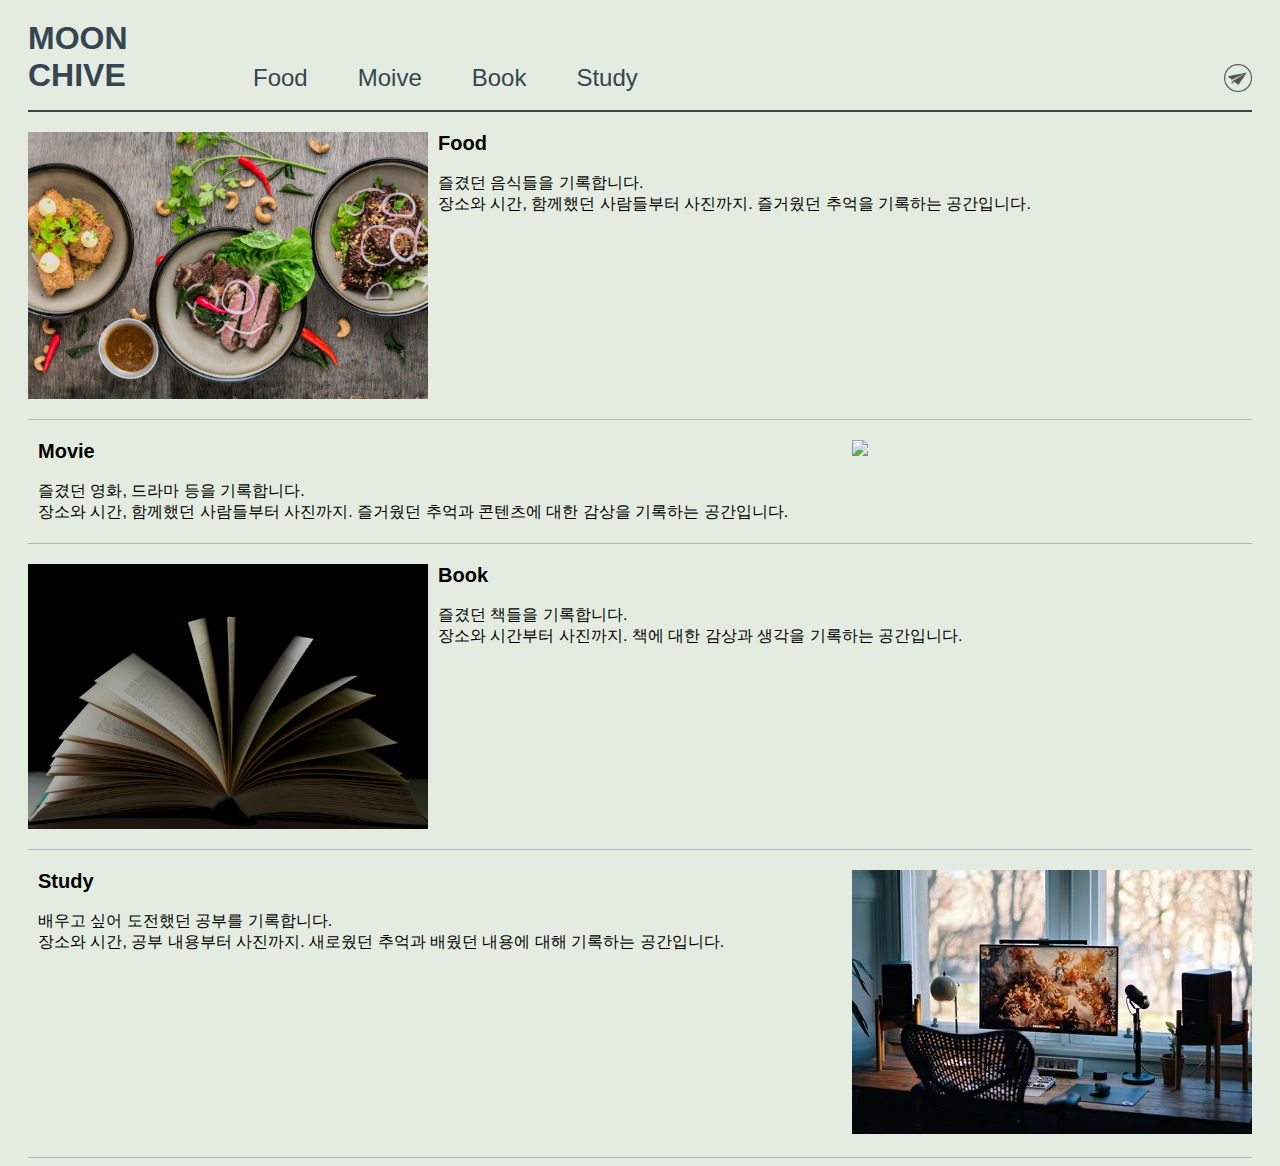
==== index.html @ 6c211f2d "230326_moonchive 메인페이지 섹션생성" ====
<!DOCTYPE html>
<head>
    <meta charset="utf-8">
    <title>MOON-CHIVE</title>
    <link rel="stylesheet" href="moonchive.css">
</head>

<body>
    <div class="topBar">
        <h1 id="logo"><a href="index.html" id="logo_link">MOON<br>CHIVE</a>
        </h1>
        <nav>
            <ul class="topMenu"> 
                <li><a href="food.html" id="menu_title">Food</a></li>
                <li><a href="movie.html" id="menu_title">Moive</a></li>
                <li><a href="book.html" id="menu_title">Book</a></li>
                <li><a href="study.html" id="menu_title">Study</a></li>
                <a href="https://www.instagram.com/hyukm00n/" id="message_icon"><img src="paperair.png" width="28px" height="28px"></a>
            </ul>
         </nav>
    </div>
    <div class="main_content_food">
        <img src="food.png" width="400px">
        <span id="main_content_food">
            <span id="main_content_foodTitle">Food</span>
            <br>
            <br>즐겼던 음식들을 기록합니다.<br>장소와 시간, 함께했던 사람들부터 사진까지. 즐거웠던 추억을 기록하는 공간입니다.
        </span>
    </div>
    <div class="main_content_movie">
        <span id="main_content_movie">
            <span id="main_content_movieTitle">Movie</span>
            <br>
            <br>즐겼던 영화, 드라마 등을 기록합니다.<br>장소와 시간, 함께했던 사람들부터 사진까지. 즐거웠던 추억과 콘텐츠에 대한 감상을 기록하는 공간입니다.
        </span>
        <img src="movie.jpeg" width="400px">
    </div>
    <div class="main_content_book">
        <img src="book.jpeg" width="400px">
        <span id="main_content_book">
            <span id="main_content_bookTitle">Book</span>
            <br>
            <br>즐겼던 책들을 기록합니다.<br>장소와 시간부터 사진까지. 책에 대한 감상과 생각을 기록하는 공간입니다.
        </span>
    </div>
    <div class="main_content_study">
        <span id="main_content_study">
            <span id="main_content_studyTitle">Study</span>
            <br>
            <br>배우고 싶어 도전했던 공부를 기록합니다.<br>장소와 시간, 공부 내용부터 사진까지. 새로웠던 추억과 배웠던 내용에 대해 기록하는 공간입니다.
        </span>
        <img src="study.png" width="400px">
    </div>
</body>
---- moonchive.css ----
body{
    background-color: #E4ECE1;
    font-family: 'Segoe UI', Tahoma, Geneva, Verdana, sans-serif;
}

#logo{
    margin: 0px;
    height: 80px;
}

#logo_link{
    color: #36454F;
    text-decoration:none;
}

.topBar{
    width: auto;
    height: 90px;
    margin-top:20px;
    margin-left:20px;
    margin-right:20px;
    border-bottom: solid 2px;
    border-color: #36454F;
    display:grid;
    grid-template-columns: 160px 1fr;
}

.topMenu{
    list-style-type:none;
    display:flex;
    padding-top: 20px;
    font-size:24px;
}

#menu_title{
    color:#36454F;
    text-decoration:none;
    margin: 25px;
    margin-top:0px;
}

#message_icon{
    margin-left:auto;
}

nav{
    margin:0px;
    height: 92px;
}

.main_content_food{
    grid-template-columns: 400px 1fr;
    display: grid;
    margin: 20px;
    padding-bottom: 20px;
    border-bottom: solid 1px;
    border-color:#b4b6b8;
}
#main_content_foodTitle{
    font-weight:bold;
    font-size:20px;
    text-align: left;
    
}
#main_content_food{
    margin-left:10px;
    text-align: left;
}

.main_content_movie{
    grid-template-columns: 1fr 400px;
    display: grid;
    margin: 20px;
    margin-bottom: 0;
    padding-bottom: 20px;
    border-bottom: solid 1px;
    border-color:#b4b6b8;
}
#main_content_movieTitle{
    font-weight:bold;
    font-size:20px;
    text-align: left;
}
#main_content_movie{
    margin-left:10px;
    text-align: left;
}

.main_content_book{
    grid-template-columns: 400px 1fr;
    display: grid;
    margin: 20px;
    margin-bottom: 0;
    padding-bottom: 20px;
    border-bottom: solid 1px;
    border-color:#b4b6b8;
}
#main_content_bookTitle{
    font-weight:bold;
    font-size:20px;
    text-align: left;   
}
#main_content_book{
    margin-left:10px;
    text-align: left;
}

.main_content_study{
    grid-template-columns: 1fr 400px;
    display: grid;
    margin: 20px;
    margin-bottom: 0;
    padding-bottom: 20px;
    border-bottom: solid 1px;
    border-color:#b4b6b8;
}
#main_content_studyTitle{
    font-weight:bold;
    font-size:20px;
    text-align: left;
}
#main_content_study{
    margin-left:10px;
    text-align: left;
}
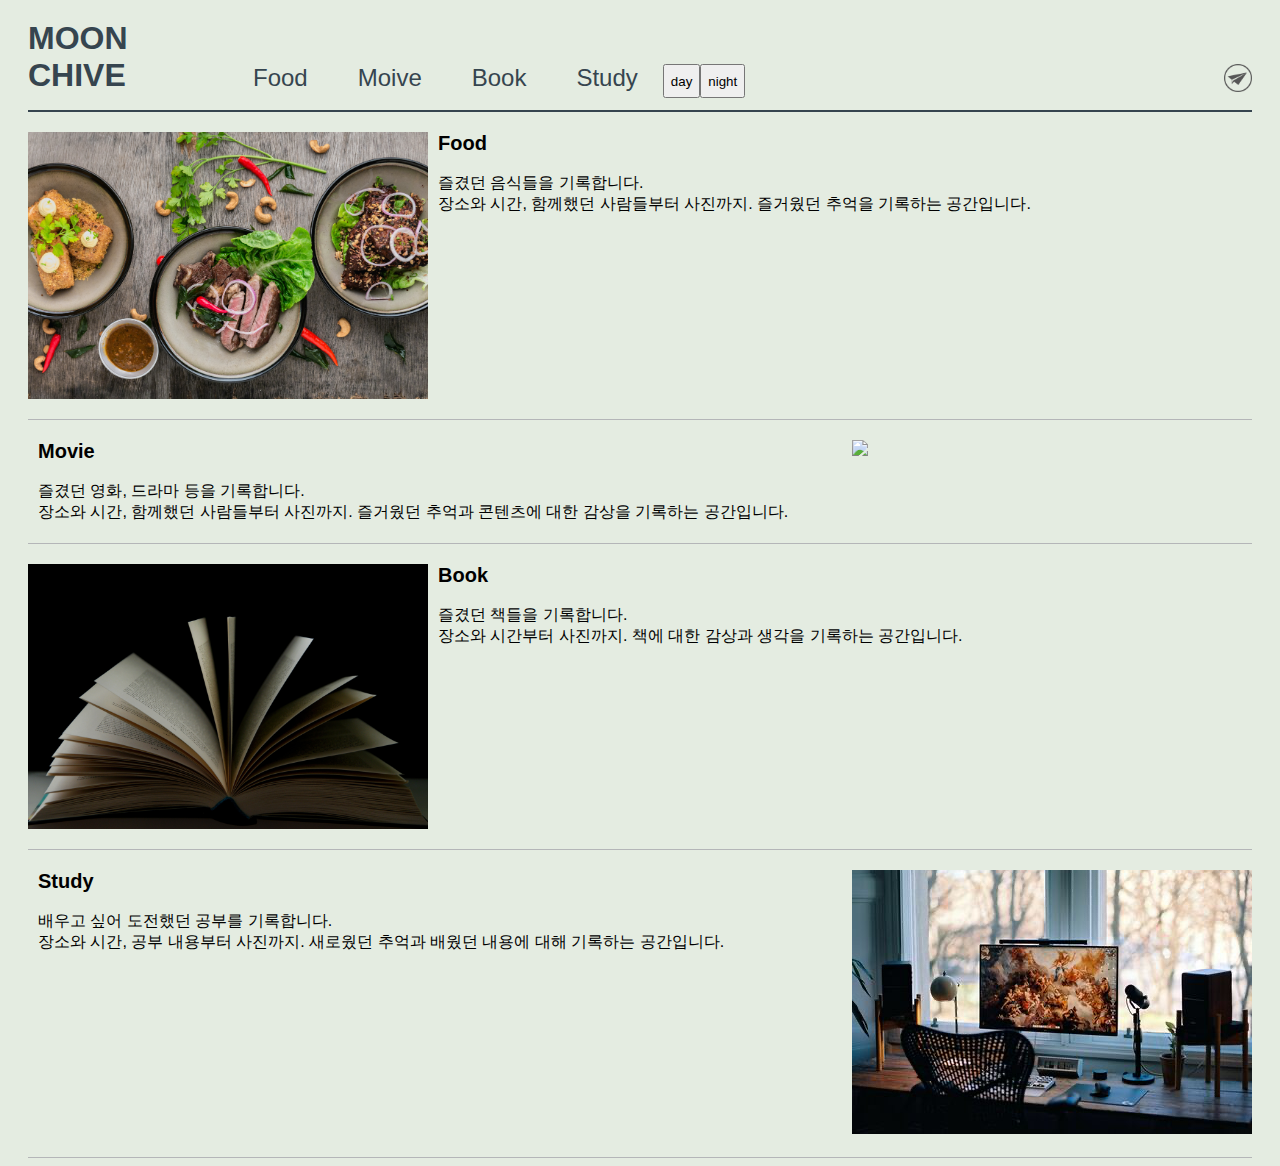
==== commit 72c3f48b: "230328_night/day 모드 / 알럿창 업데이트" ====
--- a/index.html
+++ b/index.html
@@ -11,10 +11,31 @@
         </h1>
         <nav>
             <ul class="topMenu"> 
-                <li><a href="food.html" id="menu_title">Food</a></li>
-                <li><a href="movie.html" id="menu_title">Moive</a></li>
-                <li><a href="book.html" id="menu_title">Book</a></li>
-                <li><a href="study.html" id="menu_title">Study</a></li>
+                <li onclick="alert('공사중입니다!')"><a href="#" id="menu_title1">Food</a></li>
+                <li onclick="alert('공사중입니다!')"><a href="#" id="menu_title2">Moive</a></li>
+                <li onclick="alert('공사중입니다!')"><a href="#" id="menu_title3">Book</a></li>
+                <li onclick="alert('공사중입니다!')"><a href="#" id="menu_title4">Study</a></li>
+                <input type="button" value="day" onclick="
+                document.querySelector('body').style.backgroundColor='#E4ECE1';
+                document.querySelector('body').style.color='#36454F';
+                document.querySelector('.topBar').style.borderColor='#36454F';
+                document.querySelector('#logo_link').style.color='#36454F';
+                document.querySelector('#menu_title1').style.color='#36454F';
+                document.querySelector('#menu_title2').style.color='#36454F';
+                document.querySelector('#menu_title3').style.color='#36454F';
+                document.querySelector('#menu_title4').style.color='#36454F';
+                ">
+                <input type="button" value="night" onclick="
+	            document.querySelector('body').style.backgroundColor='black';
+	            document.querySelector('body').style.color='#FFFFFF';
+                document.querySelector('.topBar').style.borderColor='#FFFFFF';
+                document.querySelector('#logo_link').style.color='#FFFFFF';
+                document.querySelector('#menu_title1').style.color='#FFFFFF';
+                document.querySelector('#menu_title2').style.color='#FFFFFF';
+                document.querySelector('#menu_title3').style.color='#FFFFFF';
+                document.querySelector('#menu_title4').style.color='#FFFFFF';
+                ">
+
                 <a href="https://www.instagram.com/hyukm00n/" id="message_icon"><img src="paperair.png" width="28px" height="28px"></a>
             </ul>
          </nav>
--- a/moonchive.css
+++ b/moonchive.css
@@ -32,7 +32,7 @@
     font-size:24px;
 }
 
-#menu_title{
+#menu_title1, #menu_title2, #menu_title3, #menu_title4{
     color:#36454F;
     text-decoration:none;
     margin: 25px;
@@ -60,7 +60,6 @@
     font-weight:bold;
     font-size:20px;
     text-align: left;
-    
 }
 #main_content_food{
     margin-left:10px;
@@ -98,7 +97,7 @@
 #main_content_bookTitle{
     font-weight:bold;
     font-size:20px;
-    text-align: left;   
+    text-align: left;
 }
 #main_content_book{
     margin-left:10px;
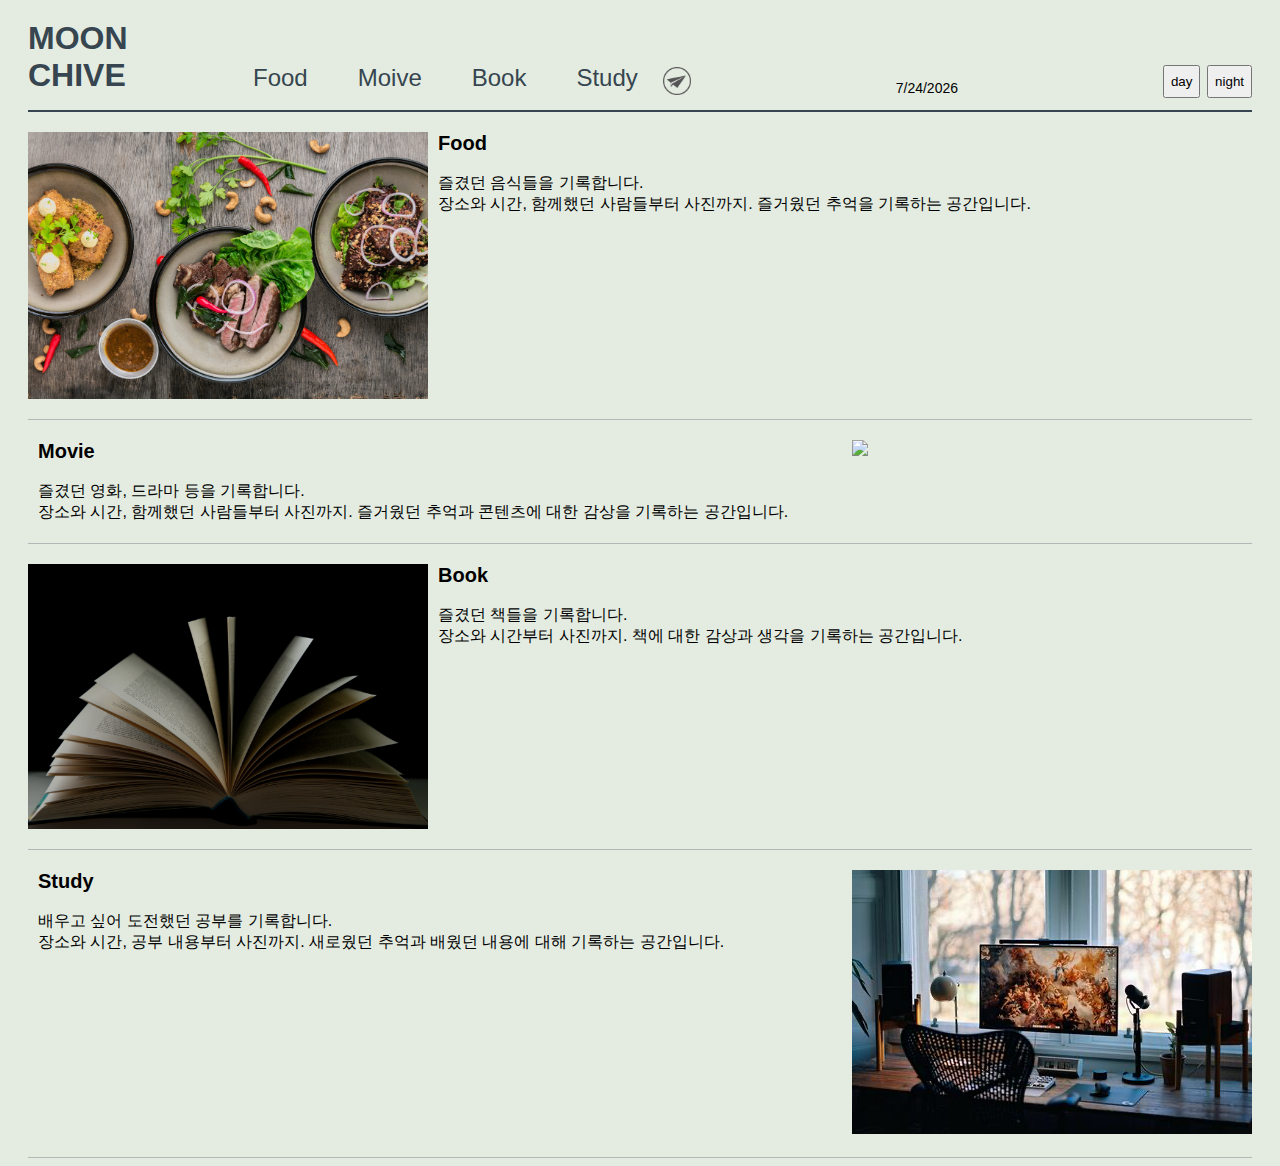
==== commit 42251877: "230329_오늘날짜추가, 레이아웃 수정" ====
--- a/index.html
+++ b/index.html
@@ -15,7 +15,15 @@
                 <li onclick="alert('공사중입니다!')"><a href="#" id="menu_title2">Moive</a></li>
                 <li onclick="alert('공사중입니다!')"><a href="#" id="menu_title3">Book</a></li>
                 <li onclick="alert('공사중입니다!')"><a href="#" id="menu_title4">Study</a></li>
-                <input type="button" value="day" onclick="
+                <a href="https://www.instagram.com/hyukm00n/" id="message_icon"><img src="paperair.png" width="28px" height="28px"></a>
+                <div id="date">
+                    <script>
+                    date = new Date().toLocaleDateString();
+                    document.write(date);
+                    </script>
+                </div>
+            <div class="mode">
+                <input id="day" type="button" value="day" onclick="
                 document.querySelector('body').style.backgroundColor='#E4ECE1';
                 document.querySelector('body').style.color='#36454F';
                 document.querySelector('.topBar').style.borderColor='#36454F';
@@ -25,7 +33,7 @@
                 document.querySelector('#menu_title3').style.color='#36454F';
                 document.querySelector('#menu_title4').style.color='#36454F';
                 ">
-                <input type="button" value="night" onclick="
+                <input id="night" type="button" value="night" onclick="
 	            document.querySelector('body').style.backgroundColor='black';
 	            document.querySelector('body').style.color='#FFFFFF';
                 document.querySelector('.topBar').style.borderColor='#FFFFFF';
@@ -35,8 +43,7 @@
                 document.querySelector('#menu_title3').style.color='#FFFFFF';
                 document.querySelector('#menu_title4').style.color='#FFFFFF';
                 ">
-
-                <a href="https://www.instagram.com/hyukm00n/" id="message_icon"><img src="paperair.png" width="28px" height="28px"></a>
+            </div>
             </ul>
          </nav>
     </div>
--- a/moonchive.css
+++ b/moonchive.css
@@ -40,7 +40,7 @@
 }
 
 #message_icon{
-    margin-left:auto;
+    margin-top:3px;
 }
 
 nav{
@@ -121,4 +121,20 @@
 #main_content_study{
     margin-left:10px;
     text-align: left;
+}
+
+#date{
+    vertical-align: middle;
+    font-size:14px;
+    margin-top:16px;
+    margin-left: auto;
+}
+
+
+.mode{
+    margin-left:auto;
+}
+
+#day, #night{
+    height:33px;
 }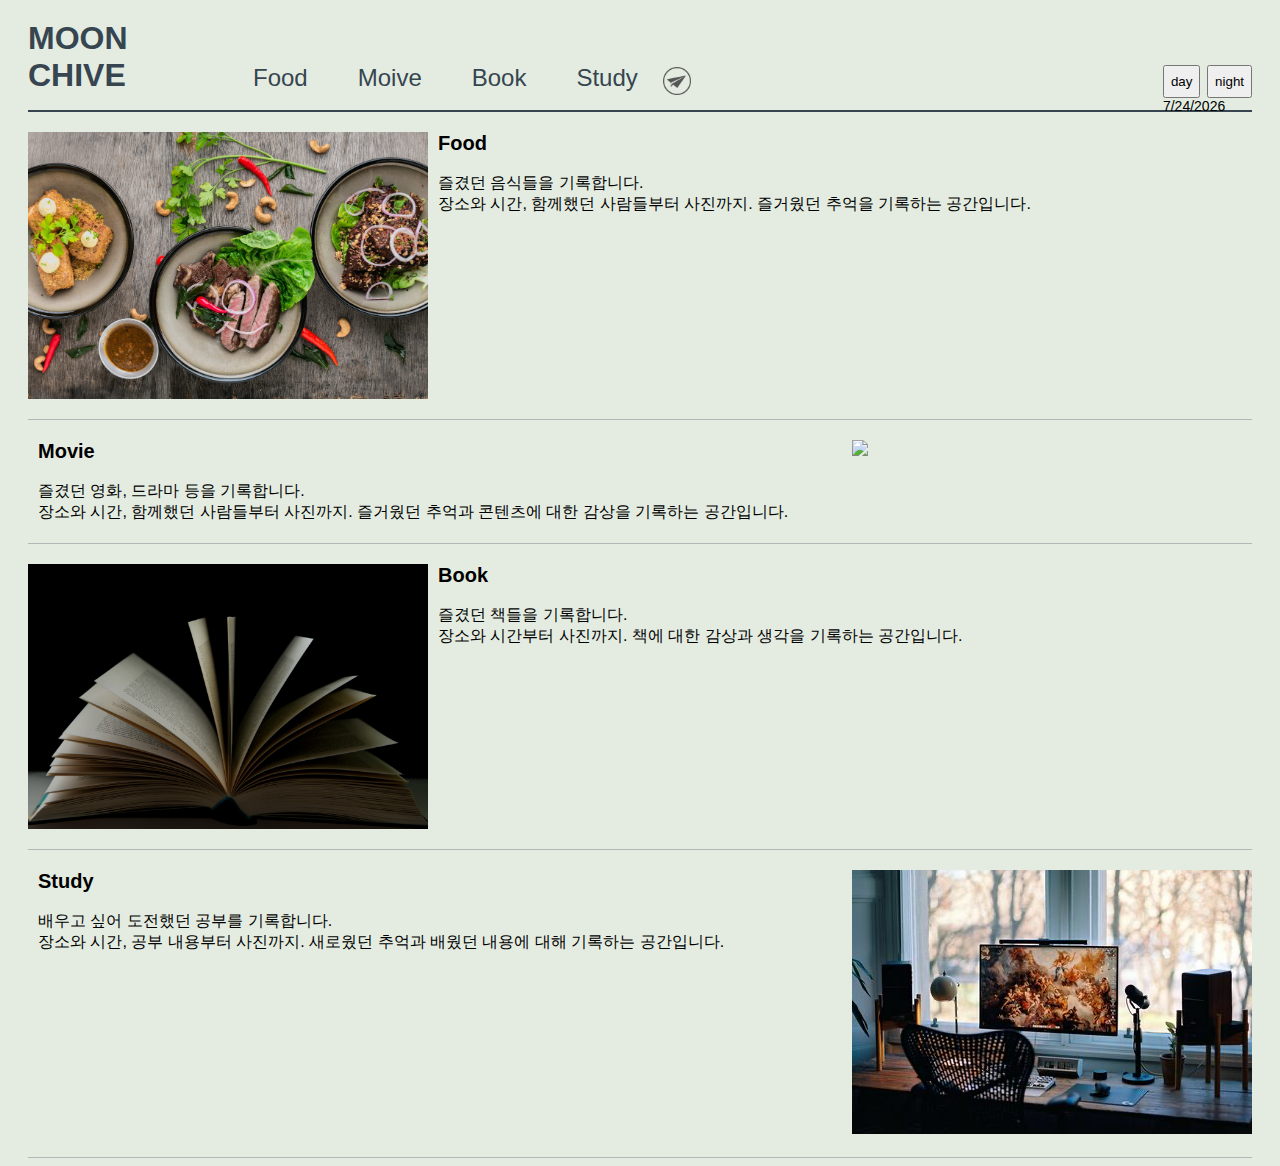
==== commit 94f653f8: "230331_메뉴 우측요소 세로로 배치" ====
--- a/index.html
+++ b/index.html
@@ -16,12 +16,7 @@
                 <li onclick="alert('공사중입니다!')"><a href="#" id="menu_title3">Book</a></li>
                 <li onclick="alert('공사중입니다!')"><a href="#" id="menu_title4">Study</a></li>
                 <a href="https://www.instagram.com/hyukm00n/" id="message_icon"><img src="paperair.png" width="28px" height="28px"></a>
-                <div id="date">
-                    <script>
-                    date = new Date().toLocaleDateString();
-                    document.write(date);
-                    </script>
-                </div>
+        <div id="topRight">
             <div class="mode">
                 <input id="day" type="button" value="day" onclick="
                 document.querySelector('body').style.backgroundColor='#E4ECE1';
@@ -34,15 +29,23 @@
                 document.querySelector('#menu_title4').style.color='#36454F';
                 ">
                 <input id="night" type="button" value="night" onclick="
-	            document.querySelector('body').style.backgroundColor='black';
-	            document.querySelector('body').style.color='#FFFFFF';
+                document.querySelector('body').style.backgroundColor='black';
+                document.querySelector('body').style.color='#FFFFFF';
                 document.querySelector('.topBar').style.borderColor='#FFFFFF';
+                document.querySelector('#menu_title1').style.color='#FFFFFF';
                 document.querySelector('#logo_link').style.color='#FFFFFF';
-                document.querySelector('#menu_title1').style.color='#FFFFFF';
                 document.querySelector('#menu_title2').style.color='#FFFFFF';
                 document.querySelector('#menu_title3').style.color='#FFFFFF';
                 document.querySelector('#menu_title4').style.color='#FFFFFF';
-                ">
+                    ">
+             </div>
+                <div id="date">
+                    <script>
+                    date = new Date().toLocaleDateString();
+                    document.write(date);
+                    </script>
+                </div>
+
             </div>
             </ul>
          </nav>
--- a/moonchive.css
+++ b/moonchive.css
@@ -28,15 +28,14 @@
 .topMenu{
     list-style-type:none;
     display:flex;
-    padding-top: 20px;
     font-size:24px;
+    padding-top:20px;
 }
 
 #menu_title1, #menu_title2, #menu_title3, #menu_title4{
     color:#36454F;
     text-decoration:none;
     margin: 25px;
-    margin-top:0px;
 }
 
 #message_icon{
@@ -126,15 +125,16 @@
 #date{
     vertical-align: middle;
     font-size:14px;
-    margin-top:16px;
-    margin-left: auto;
+    display:flex;
 }
 
-
-.mode{
-    margin-left:auto;
+#topRight{
+    margin-left: auto;
+    flex-direction: column;
 }
 
 #day, #night{
     height:33px;
-}+}
+
+
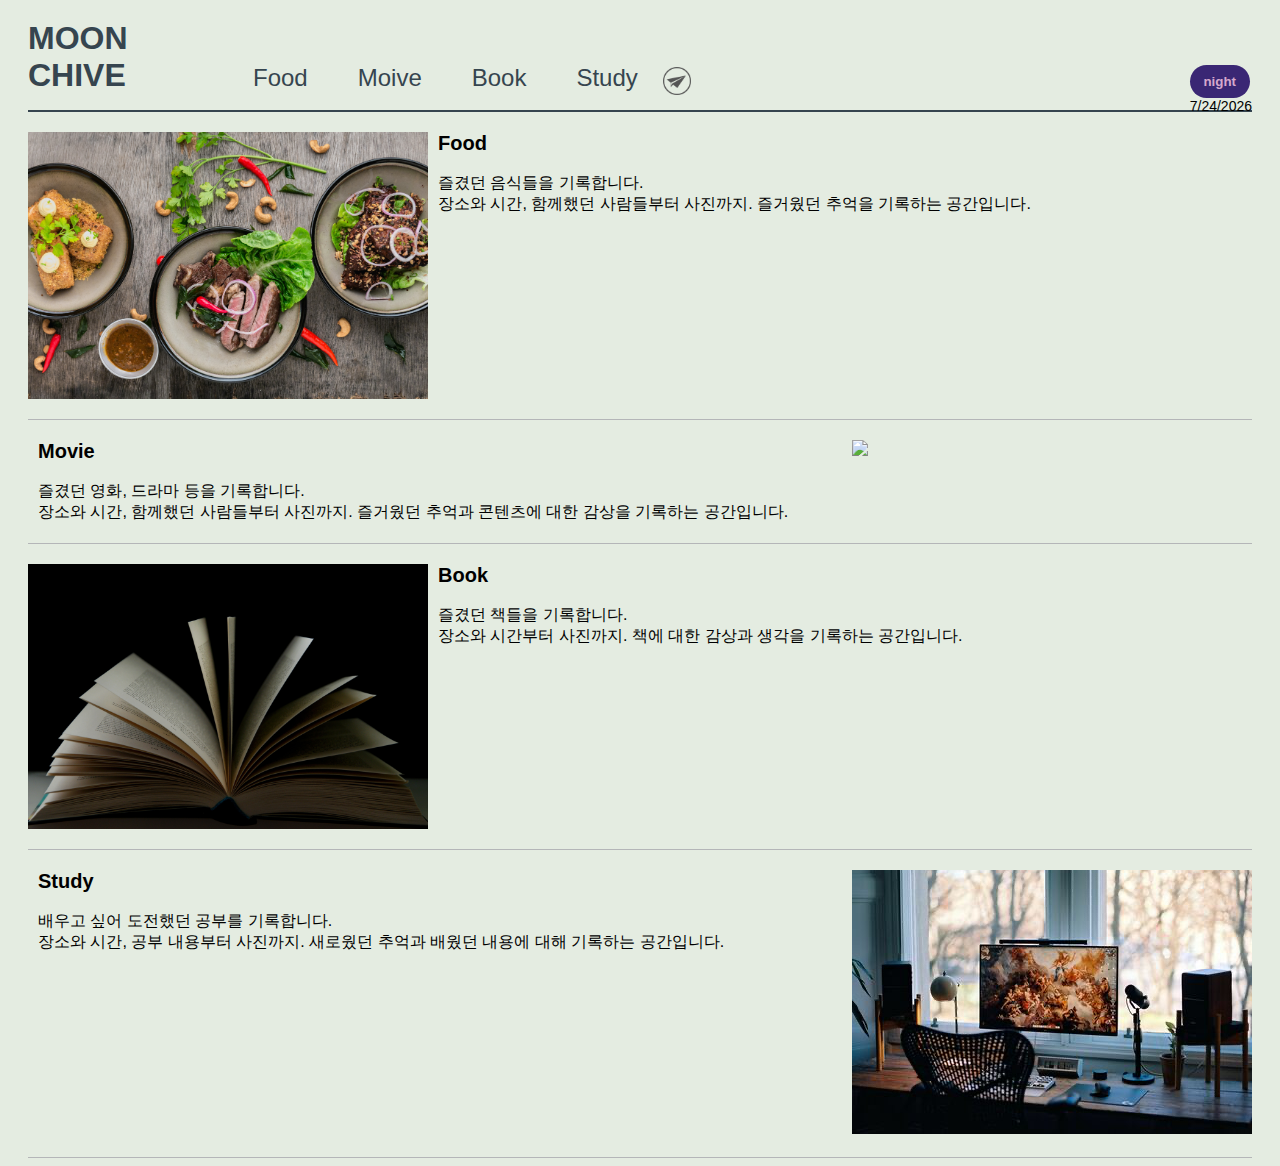
==== commit 94f846b6: "230402_버튼 개수 축소 및 디자인 변경" ====
--- a/index.html
+++ b/index.html
@@ -18,27 +18,34 @@
                 <a href="https://www.instagram.com/hyukm00n/" id="message_icon"><img src="paperair.png" width="28px" height="28px"></a>
         <div id="topRight">
             <div class="mode">
-                <input id="day" type="button" value="day" onclick="
-                document.querySelector('body').style.backgroundColor='#E4ECE1';
-                document.querySelector('body').style.color='#36454F';
-                document.querySelector('.topBar').style.borderColor='#36454F';
-                document.querySelector('#logo_link').style.color='#36454F';
-                document.querySelector('#menu_title1').style.color='#36454F';
-                document.querySelector('#menu_title2').style.color='#36454F';
-                document.querySelector('#menu_title3').style.color='#36454F';
-                document.querySelector('#menu_title4').style.color='#36454F';
-                ">
-                <input id="night" type="button" value="night" onclick="
-                document.querySelector('body').style.backgroundColor='black';
-                document.querySelector('body').style.color='#FFFFFF';
-                document.querySelector('.topBar').style.borderColor='#FFFFFF';
-                document.querySelector('#menu_title1').style.color='#FFFFFF';
-                document.querySelector('#logo_link').style.color='#FFFFFF';
-                document.querySelector('#menu_title2').style.color='#FFFFFF';
-                document.querySelector('#menu_title3').style.color='#FFFFFF';
-                document.querySelector('#menu_title4').style.color='#FFFFFF';
-                    ">
+                <input id="night_day" type="button" value="night" onclick="
+                if(document.querySelector('#night_day').value === 'night'){
+                    document.querySelector('body').style.backgroundColor='black';
+                    document.querySelector('body').style.color='#FFFFFF';
+                    document.querySelector('.topBar').style.borderColor='#FFFFFF';
+                    document.querySelector('#menu_title1').style.color='#FFFFFF';
+                    document.querySelector('#logo_link').style.color='#FFFFFF';
+                    document.querySelector('#menu_title2').style.color='#FFFFFF';
+                    document.querySelector('#menu_title3').style.color='#FFFFFF';
+                    document.querySelector('#menu_title4').style.color='#FFFFFF';
+                    document.querySelector('#night_day').value='day'
+                    document.querySelector('#night_day').style.backgroundColor='#d5a9cc';
+                    document.querySelector('#night_day').style.color='#3a2774';
+                }else{
+                    document.querySelector('body').style.backgroundColor='#E4ECE1';
+                    document.querySelector('body').style.color='#36454F';
+                    document.querySelector('.topBar').style.borderColor='#36454F';
+                    document.querySelector('#logo_link').style.color='#36454F';
+                    document.querySelector('#menu_title1').style.color='#36454F';
+                    document.querySelector('#menu_title2').style.color='#36454F';
+                    document.querySelector('#menu_title3').style.color='#36454F';
+                    document.querySelector('#menu_title4').style.color='#36454F';
+                    document.querySelector('#night_day').value='night';
+                    document.querySelector('#night_day').style.backgroundColor='#3a2774';
+                    document.querySelector('#night_day').style.color='#d5a9cc';
+                }">
              </div>
+
                 <div id="date">
                     <script>
                     date = new Date().toLocaleDateString();
--- a/moonchive.css
+++ b/moonchive.css
@@ -133,8 +133,12 @@
     flex-direction: column;
 }
 
-#day, #night{
+#night_day{
+    background-color: #3a2774;
+    color:#d5a9cc;
+    width:60px;
     height:33px;
-}
-
-
+    border:none;
+    border-radius: 26px;
+    font-weight: bold; 
+}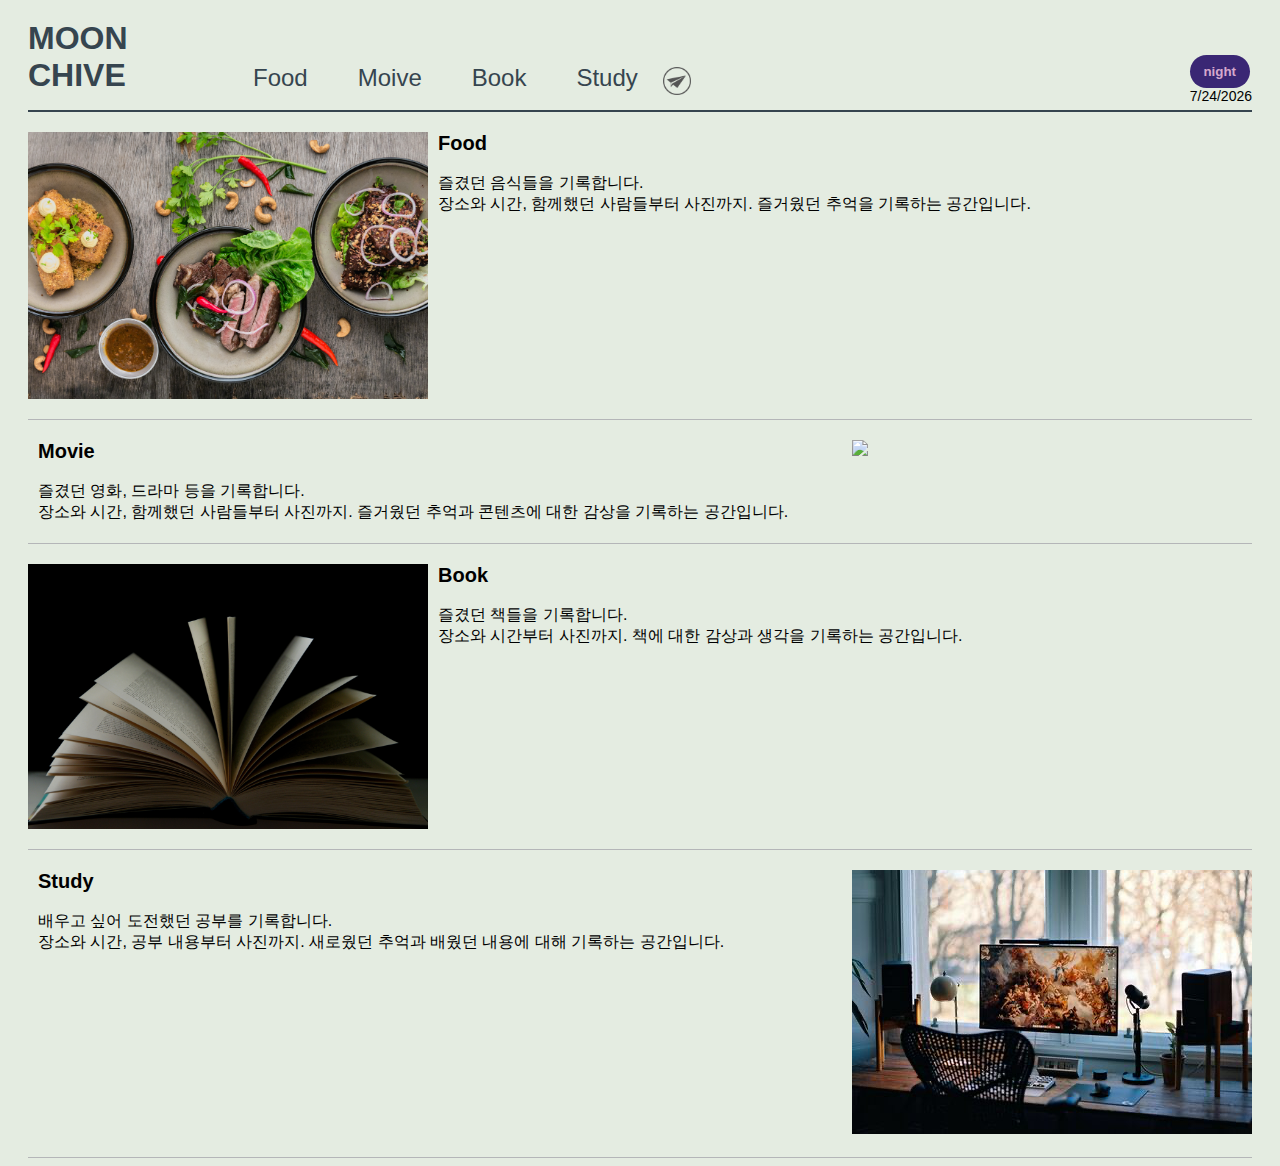
==== commit fcf63098: "230403_레이아웃 조정 및 코드 중복제거" ====
--- a/index.html
+++ b/index.html
@@ -11,15 +11,18 @@
         </h1>
         <nav>
             <ul class="topMenu"> 
+             <div class="onlyMenu">
                 <li onclick="alert('공사중입니다!')"><a href="#" id="menu_title1">Food</a></li>
                 <li onclick="alert('공사중입니다!')"><a href="#" id="menu_title2">Moive</a></li>
                 <li onclick="alert('공사중입니다!')"><a href="#" id="menu_title3">Book</a></li>
                 <li onclick="alert('공사중입니다!')"><a href="#" id="menu_title4">Study</a></li>
                 <a href="https://www.instagram.com/hyukm00n/" id="message_icon"><img src="paperair.png" width="28px" height="28px"></a>
+             </div>
         <div id="topRight">
             <div class="mode">
                 <input id="night_day" type="button" value="night" onclick="
-                if(document.querySelector('#night_day').value === 'night'){
+                var target = document.querySelector('#night_day');
+                if(this.value === 'night'){
                     document.querySelector('body').style.backgroundColor='black';
                     document.querySelector('body').style.color='#FFFFFF';
                     document.querySelector('.topBar').style.borderColor='#FFFFFF';
@@ -28,9 +31,9 @@
                     document.querySelector('#menu_title2').style.color='#FFFFFF';
                     document.querySelector('#menu_title3').style.color='#FFFFFF';
                     document.querySelector('#menu_title4').style.color='#FFFFFF';
-                    document.querySelector('#night_day').value='day'
-                    document.querySelector('#night_day').style.backgroundColor='#d5a9cc';
-                    document.querySelector('#night_day').style.color='#3a2774';
+                    target.value='day'
+                    target.style.backgroundColor='#d5a9cc';
+                    target.style.color='#3a2774';
                 }else{
                     document.querySelector('body').style.backgroundColor='#E4ECE1';
                     document.querySelector('body').style.color='#36454F';
@@ -40,9 +43,9 @@
                     document.querySelector('#menu_title2').style.color='#36454F';
                     document.querySelector('#menu_title3').style.color='#36454F';
                     document.querySelector('#menu_title4').style.color='#36454F';
-                    document.querySelector('#night_day').value='night';
-                    document.querySelector('#night_day').style.backgroundColor='#3a2774';
-                    document.querySelector('#night_day').style.color='#d5a9cc';
+                    target.value='night';
+                    target.style.backgroundColor='#3a2774';
+                    target.style.color='#d5a9cc';
                 }">
              </div>
 
--- a/moonchive.css
+++ b/moonchive.css
@@ -29,7 +29,13 @@
     list-style-type:none;
     display:flex;
     font-size:24px;
-    padding-top:20px;
+    padding-top:10px;
+}
+
+.onlyMenu{
+    display:flex;
+    font-size:24px;
+    padding-top:10px;
 }
 
 #menu_title1, #menu_title2, #menu_title3, #menu_title4{
@@ -140,5 +146,5 @@
     height:33px;
     border:none;
     border-radius: 26px;
-    font-weight: bold; 
+    font-weight: bold;
 }